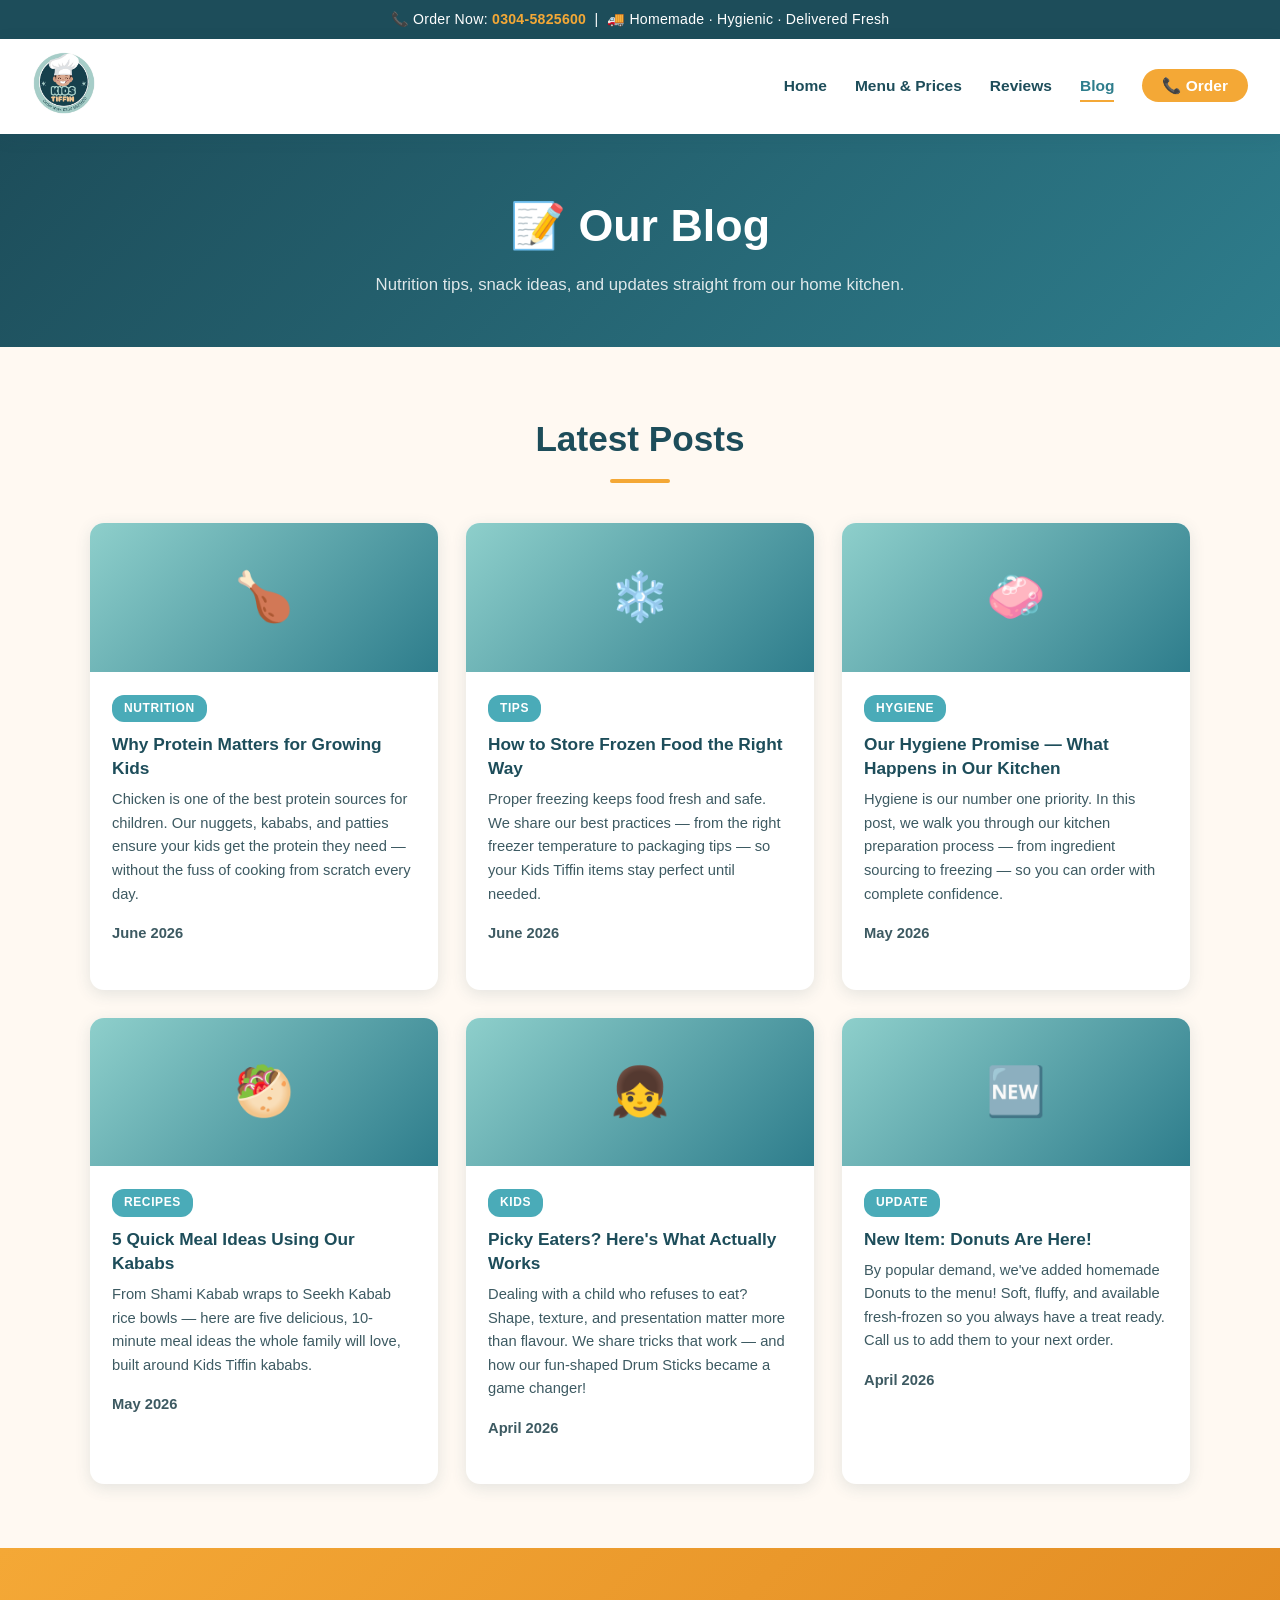
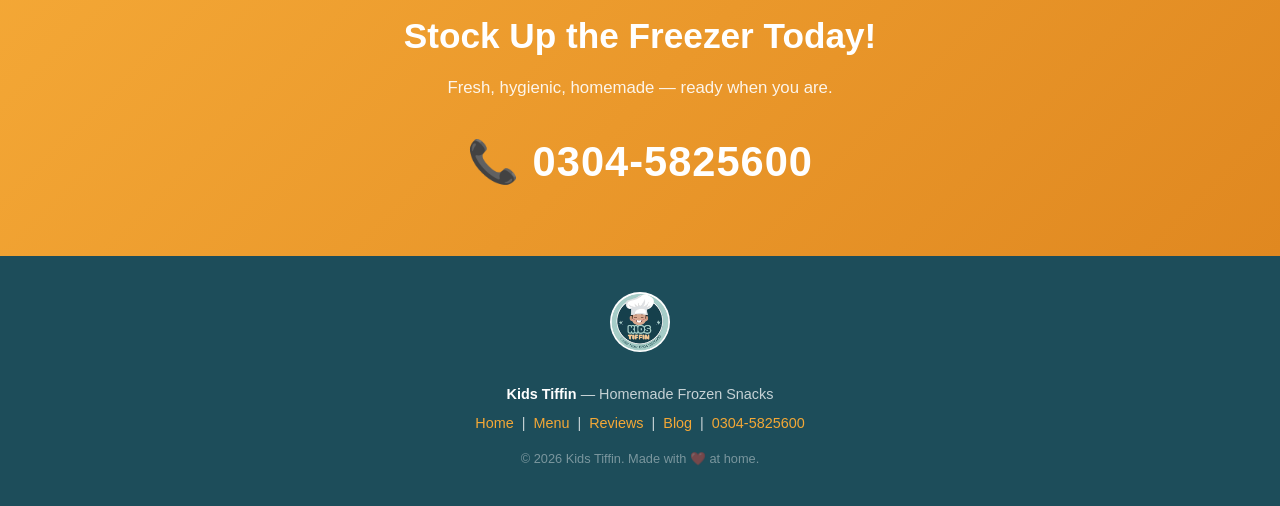
==== blog.html @ 6b3ad5e3 "Launch Kids Tiffin website — homepage, menu, reviews, blog, CSS, GitHub Actions deploy" ====
<!DOCTYPE html>
<html lang="en">
<head>
  <meta charset="UTF-8" />
  <meta name="viewport" content="width=device-width, initial-scale=1.0" />
  <title>Blog — Kids Tiffin</title>
  <meta name="description" content="Kids Tiffin blog — tips on kids nutrition, healthy snacking, recipes, and updates from our home kitchen. Order: 0304-5825600" />
  <link rel="stylesheet" href="style.css" />
  <link rel="icon" href="images/logo.jpeg" type="image/jpeg" />
</head>
<body>

  <div class="top-bar">
    📞 Order Now: <a href="tel:03045825600">0304-5825600</a> &nbsp;|&nbsp; 🚚 Homemade · Hygienic · Delivered Fresh
  </div>

  <nav>
    <a href="index.html" class="nav-logo">
      <img src="images/logo.jpeg" alt="Kids Tiffin Logo" />
    </a>
    <button class="hamburger" onclick="toggleMenu()" aria-label="Menu">
      <span></span><span></span><span></span>
    </button>
    <ul class="nav-links" id="navLinks">
      <li><a href="index.html">Home</a></li>
      <li><a href="products.html">Menu & Prices</a></li>
      <li><a href="reviews.html">Reviews</a></li>
      <li><a href="blog.html" class="active">Blog</a></li>
      <li><a href="tel:03045825600" class="nav-order-btn">📞 Order</a></li>
    </ul>
  </nav>

  <div class="page-hero">
    <h1>📝 Our Blog</h1>
    <p>Nutrition tips, snack ideas, and updates straight from our home kitchen.</p>
  </div>

  <section class="section">
    <div class="section-inner">
      <h2 class="section-title">Latest Posts</h2>
      <div class="divider"></div>
      <div class="blog-grid">

        <div class="blog-card">
          <div class="blog-thumb">🍗</div>
          <div class="blog-body">
            <span class="blog-tag">Nutrition</span>
            <h3>Why Protein Matters for Growing Kids</h3>
            <p>Chicken is one of the best protein sources for children. Our nuggets, kababs, and patties ensure your kids get the protein they need — without the fuss of cooking from scratch every day.</p>
            <p class="blog-date">June 2026</p>
          </div>
        </div>

        <div class="blog-card">
          <div class="blog-thumb">❄️</div>
          <div class="blog-body">
            <span class="blog-tag">Tips</span>
            <h3>How to Store Frozen Food the Right Way</h3>
            <p>Proper freezing keeps food fresh and safe. We share our best practices — from the right freezer temperature to packaging tips — so your Kids Tiffin items stay perfect until needed.</p>
            <p class="blog-date">June 2026</p>
          </div>
        </div>

        <div class="blog-card">
          <div class="blog-thumb">🧼</div>
          <div class="blog-body">
            <span class="blog-tag">Hygiene</span>
            <h3>Our Hygiene Promise — What Happens in Our Kitchen</h3>
            <p>Hygiene is our number one priority. In this post, we walk you through our kitchen preparation process — from ingredient sourcing to freezing — so you can order with complete confidence.</p>
            <p class="blog-date">May 2026</p>
          </div>
        </div>

        <div class="blog-card">
          <div class="blog-thumb">🥙</div>
          <div class="blog-body">
            <span class="blog-tag">Recipes</span>
            <h3>5 Quick Meal Ideas Using Our Kababs</h3>
            <p>From Shami Kabab wraps to Seekh Kabab rice bowls — here are five delicious, 10-minute meal ideas the whole family will love, built around Kids Tiffin kababs.</p>
            <p class="blog-date">May 2026</p>
          </div>
        </div>

        <div class="blog-card">
          <div class="blog-thumb">👧</div>
          <div class="blog-body">
            <span class="blog-tag">Kids</span>
            <h3>Picky Eaters? Here's What Actually Works</h3>
            <p>Dealing with a child who refuses to eat? Shape, texture, and presentation matter more than flavour. We share tricks that work — and how our fun-shaped Drum Sticks became a game changer!</p>
            <p class="blog-date">April 2026</p>
          </div>
        </div>

        <div class="blog-card">
          <div class="blog-thumb">🆕</div>
          <div class="blog-body">
            <span class="blog-tag">Update</span>
            <h3>New Item: Donuts Are Here!</h3>
            <p>By popular demand, we've added homemade Donuts to the menu! Soft, fluffy, and available fresh-frozen so you always have a treat ready. Call us to add them to your next order.</p>
            <p class="blog-date">April 2026</p>
          </div>
        </div>

      </div>
    </div>
  </section>

  <section class="order-cta">
    <h2>Stock Up the Freezer Today!</h2>
    <p>Fresh, hygienic, homemade — ready when you are.</p>
    <div class="phone-big"><a href="tel:03045825600">📞 0304-5825600</a></div>
  </section>

  <footer>
    <img src="images/logo.jpeg" alt="Kids Tiffin" class="footer-logo" />
    <p><strong style="color:#fff;">Kids Tiffin</strong> — Homemade Frozen Snacks</p>
    <p style="margin-top:6px;">
      <a href="index.html">Home</a> &nbsp;|&nbsp;
      <a href="products.html">Menu</a> &nbsp;|&nbsp;
      <a href="reviews.html">Reviews</a> &nbsp;|&nbsp;
      <a href="blog.html">Blog</a> &nbsp;|&nbsp;
      <a href="tel:03045825600">0304-5825600</a>
    </p>
    <p style="margin-top:14px;opacity:0.55;font-size:0.8rem;">© 2026 Kids Tiffin. Made with ❤️ at home.</p>
  </footer>

  <script>
    function toggleMenu() {
      document.getElementById('navLinks').classList.toggle('open');
    }
  </script>
</body>
</html>
---- style.css ----
/* ===========================
   KIDS TIFFIN — Global Styles
   =========================== */

:root {
  --teal-dark: #1D4D5A;
  --teal-mid:  #2E7D8C;
  --teal-light:#4AABB8;
  --mint:      #8ECFCB;
  --cream:     #FFF9F2;
  --orange:    #F4A836;
  --orange-dk: #E08820;
  --text-dark: #1A2E35;
  --text-mid:  #3D5A62;
  --white:     #FFFFFF;
  --shadow:    0 4px 16px rgba(29,77,90,0.12);
  --radius:    14px;
}

* { box-sizing: border-box; margin: 0; padding: 0; }

body {
  font-family: 'Segoe UI', 'Nunito', Arial, sans-serif;
  background: var(--cream);
  color: var(--text-dark);
  line-height: 1.6;
}

/* ---- TOP BAR ---- */
.top-bar {
  background: var(--teal-dark);
  color: var(--white);
  text-align: center;
  padding: 8px 16px;
  font-size: 0.88rem;
  letter-spacing: 0.02em;
}
.top-bar a { color: var(--orange); text-decoration: none; font-weight: 700; }
.top-bar a:hover { text-decoration: underline; }

/* ---- NAVBAR ---- */
nav {
  background: var(--white);
  display: flex;
  align-items: center;
  justify-content: space-between;
  padding: 12px 32px;
  box-shadow: var(--shadow);
  position: sticky;
  top: 0;
  z-index: 100;
}
.nav-logo img {
  height: 64px;
  border-radius: 50%;
}
.nav-links {
  display: flex;
  gap: 28px;
  list-style: none;
}
.nav-links a {
  text-decoration: none;
  color: var(--teal-dark);
  font-weight: 600;
  font-size: 0.97rem;
  padding: 6px 0;
  border-bottom: 2px solid transparent;
  transition: border-color 0.2s, color 0.2s;
}
.nav-links a:hover,
.nav-links a.active {
  color: var(--teal-mid);
  border-bottom-color: var(--orange);
}
.nav-order-btn {
  background: var(--orange);
  color: var(--white) !important;
  border-radius: 24px !important;
  padding: 8px 20px !important;
  border-bottom: none !important;
  transition: background 0.2s !important;
}
.nav-order-btn:hover { background: var(--orange-dk) !important; }

/* ---- HAMBURGER (mobile) ---- */
.hamburger {
  display: none;
  flex-direction: column;
  gap: 5px;
  cursor: pointer;
  background: none;
  border: none;
  padding: 4px;
}
.hamburger span {
  width: 26px; height: 3px;
  background: var(--teal-dark);
  border-radius: 2px;
  transition: all 0.3s;
}

/* ---- HERO ---- */
.hero {
  background: linear-gradient(135deg, var(--teal-dark) 0%, var(--teal-mid) 60%, var(--teal-light) 100%);
  color: var(--white);
  text-align: center;
  padding: 80px 20px 60px;
  position: relative;
  overflow: hidden;
}
.hero::before {
  content: '🍗 🥙 🧆 🍟 🥚';
  position: absolute;
  top: 18px; left: 0; right: 0;
  font-size: 1.6rem;
  opacity: 0.18;
  letter-spacing: 24px;
}
.hero-logo {
  width: 140px;
  height: 140px;
  border-radius: 50%;
  border: 5px solid var(--orange);
  object-fit: cover;
  margin-bottom: 24px;
  box-shadow: 0 8px 32px rgba(0,0,0,0.25);
}
.hero h1 {
  font-size: clamp(2rem, 5vw, 3.2rem);
  font-weight: 800;
  letter-spacing: -0.5px;
  margin-bottom: 12px;
}
.hero h1 span { color: var(--orange); }
.hero p {
  font-size: clamp(1rem, 2.5vw, 1.2rem);
  opacity: 0.9;
  max-width: 560px;
  margin: 0 auto 32px;
}
.hero-btns { display: flex; gap: 14px; justify-content: center; flex-wrap: wrap; }
.btn-primary {
  background: var(--orange);
  color: var(--white);
  padding: 14px 32px;
  border-radius: 32px;
  text-decoration: none;
  font-weight: 700;
  font-size: 1rem;
  box-shadow: 0 4px 16px rgba(244,168,54,0.4);
  transition: background 0.2s, transform 0.15s;
  display: inline-block;
}
.btn-primary:hover { background: var(--orange-dk); transform: translateY(-2px); }
.btn-secondary {
  background: rgba(255,255,255,0.15);
  color: var(--white);
  padding: 14px 32px;
  border-radius: 32px;
  text-decoration: none;
  font-weight: 700;
  font-size: 1rem;
  border: 2px solid rgba(255,255,255,0.5);
  transition: background 0.2s, transform 0.15s;
  display: inline-block;
}
.btn-secondary:hover { background: rgba(255,255,255,0.25); transform: translateY(-2px); }

/* ---- SECTION WRAPPER ---- */
.section { padding: 64px 20px; }
.section-inner { max-width: 1100px; margin: 0 auto; }
.section-title {
  text-align: center;
  font-size: clamp(1.6rem, 3.5vw, 2.2rem);
  font-weight: 800;
  color: var(--teal-dark);
  margin-bottom: 10px;
}
.section-sub {
  text-align: center;
  color: var(--text-mid);
  margin-bottom: 48px;
  font-size: 1rem;
}
.divider {
  width: 60px; height: 4px;
  background: var(--orange);
  border-radius: 4px;
  margin: 12px auto 40px;
}

/* ---- FEATURE CARDS (homepage) ---- */
.features-grid {
  display: grid;
  grid-template-columns: repeat(auto-fit, minmax(220px, 1fr));
  gap: 28px;
}
.feature-card {
  background: var(--white);
  border-radius: var(--radius);
  padding: 32px 24px;
  text-align: center;
  box-shadow: var(--shadow);
  transition: transform 0.2s;
}
.feature-card:hover { transform: translateY(-4px); }
.feature-icon { font-size: 2.8rem; margin-bottom: 14px; }
.feature-card h3 { color: var(--teal-dark); font-size: 1.1rem; margin-bottom: 8px; }
.feature-card p  { color: var(--text-mid); font-size: 0.93rem; }

/* ---- PRODUCT GRID ---- */
.products-grid {
  display: grid;
  grid-template-columns: repeat(auto-fill, minmax(260px, 1fr));
  gap: 28px;
}
.product-card {
  background: var(--white);
  border-radius: var(--radius);
  box-shadow: var(--shadow);
  overflow: hidden;
  transition: transform 0.2s, box-shadow 0.2s;
}
.product-card:hover {
  transform: translateY(-5px);
  box-shadow: 0 8px 28px rgba(29,77,90,0.18);
}
.product-emoji {
  background: linear-gradient(135deg, var(--teal-light), var(--teal-mid));
  font-size: 3.6rem;
  text-align: center;
  padding: 28px 0;
}
.product-info { padding: 20px 20px 24px; }
.product-info h3 {
  font-size: 1.1rem;
  color: var(--teal-dark);
  font-weight: 700;
  margin-bottom: 6px;
}
.product-info .qty {
  font-size: 0.85rem;
  color: var(--text-mid);
  margin-bottom: 12px;
}
.product-price {
  display: flex;
  align-items: center;
  justify-content: space-between;
}
.price-tag {
  background: var(--orange);
  color: var(--white);
  font-weight: 800;
  font-size: 1.1rem;
  padding: 6px 16px;
  border-radius: 20px;
}
.order-link {
  font-size: 0.85rem;
  color: var(--teal-mid);
  text-decoration: none;
  font-weight: 600;
}
.order-link:hover { color: var(--teal-dark); text-decoration: underline; }

/* ---- REVIEW CARDS ---- */
.reviews-grid {
  display: grid;
  grid-template-columns: repeat(auto-fill, minmax(280px, 1fr));
  gap: 24px;
}
.review-card {
  background: var(--white);
  border-radius: var(--radius);
  padding: 28px 24px;
  box-shadow: var(--shadow);
  position: relative;
}
.review-card::before {
  content: '"';
  font-size: 5rem;
  color: var(--mint);
  position: absolute;
  top: 8px; left: 20px;
  line-height: 1;
  font-family: Georgia, serif;
}
.review-text {
  font-size: 0.96rem;
  color: var(--text-mid);
  margin-top: 36px;
  margin-bottom: 18px;
  font-style: italic;
}
.review-stars { color: var(--orange); font-size: 1.1rem; margin-bottom: 10px; }
.review-author { font-weight: 700; color: var(--teal-dark); font-size: 0.95rem; }
.review-city   { font-size: 0.83rem; color: var(--text-mid); }

/* ---- BLOG ---- */
.blog-grid {
  display: grid;
  grid-template-columns: repeat(auto-fill, minmax(300px, 1fr));
  gap: 28px;
}
.blog-card {
  background: var(--white);
  border-radius: var(--radius);
  box-shadow: var(--shadow);
  overflow: hidden;
  transition: transform 0.2s;
}
.blog-card:hover { transform: translateY(-4px); }
.blog-thumb {
  background: linear-gradient(135deg, var(--mint), var(--teal-mid));
  padding: 36px 0;
  text-align: center;
  font-size: 3rem;
}
.blog-body { padding: 22px 22px 28px; }
.blog-tag {
  display: inline-block;
  background: var(--teal-light);
  color: var(--white);
  font-size: 0.75rem;
  font-weight: 700;
  text-transform: uppercase;
  letter-spacing: 0.05em;
  padding: 4px 12px;
  border-radius: 12px;
  margin-bottom: 10px;
}
.blog-body h3 {
  font-size: 1.08rem;
  color: var(--teal-dark);
  font-weight: 700;
  margin-bottom: 8px;
  line-height: 1.4;
}
.blog-body p {
  font-size: 0.92rem;
  color: var(--text-mid);
  margin-bottom: 16px;
}
.blog-date { font-size: 0.8rem; color: var(--mint); font-weight: 600; }

/* ---- ORDER CTA BAND ---- */
.order-cta {
  background: linear-gradient(135deg, var(--orange) 0%, var(--orange-dk) 100%);
  color: var(--white);
  text-align: center;
  padding: 60px 20px;
}
.order-cta h2 { font-size: clamp(1.6rem, 3.5vw, 2.2rem); font-weight: 800; margin-bottom: 10px; }
.order-cta p  { font-size: 1.05rem; opacity: 0.9; margin-bottom: 28px; }
.order-cta .phone-big {
  font-size: clamp(1.8rem, 4vw, 2.6rem);
  font-weight: 900;
  letter-spacing: 1px;
}
.order-cta .phone-big a { color: var(--white); text-decoration: none; }
.order-cta .phone-big a:hover { text-decoration: underline; }

/* ---- FOOTER ---- */
footer {
  background: var(--teal-dark);
  color: rgba(255,255,255,0.75);
  text-align: center;
  padding: 36px 20px;
  font-size: 0.9rem;
}
footer a { color: var(--orange); text-decoration: none; }
footer a:hover { text-decoration: underline; }
footer .footer-logo { height: 60px; border-radius: 50%; margin-bottom: 16px; }
footer p { margin-top: 8px; }

/* ---- PAGE HERO (inner pages) ---- */
.page-hero {
  background: linear-gradient(135deg, var(--teal-dark), var(--teal-mid));
  color: var(--white);
  text-align: center;
  padding: 56px 20px 48px;
}
.page-hero h1 { font-size: clamp(1.8rem, 4vw, 2.8rem); font-weight: 800; }
.page-hero p  { opacity: 0.85; margin-top: 10px; font-size: 1.05rem; }

/* ---- HYGIENE BADGE ---- */
.hygiene-badge {
  display: inline-flex;
  align-items: center;
  gap: 8px;
  background: rgba(255,255,255,0.12);
  border: 1px solid rgba(255,255,255,0.3);
  border-radius: 24px;
  padding: 8px 20px;
  font-size: 0.9rem;
  margin-top: 18px;
}

/* ---- RESPONSIVE ---- */
@media (max-width: 768px) {
  nav { padding: 12px 18px; }
  .hamburger { display: flex; }
  .nav-links {
    display: none;
    flex-direction: column;
    gap: 0;
    position: absolute;
    top: 88px; left: 0; right: 0;
    background: var(--white);
    box-shadow: 0 8px 20px rgba(0,0,0,0.1);
    padding: 12px 0 20px;
    text-align: center;
  }
  .nav-links.open { display: flex; }
  .nav-links li { padding: 10px 0; }
  .hero { padding: 60px 16px 44px; }
  .hero-logo { width: 110px; height: 110px; }
  .section { padding: 48px 16px; }
}
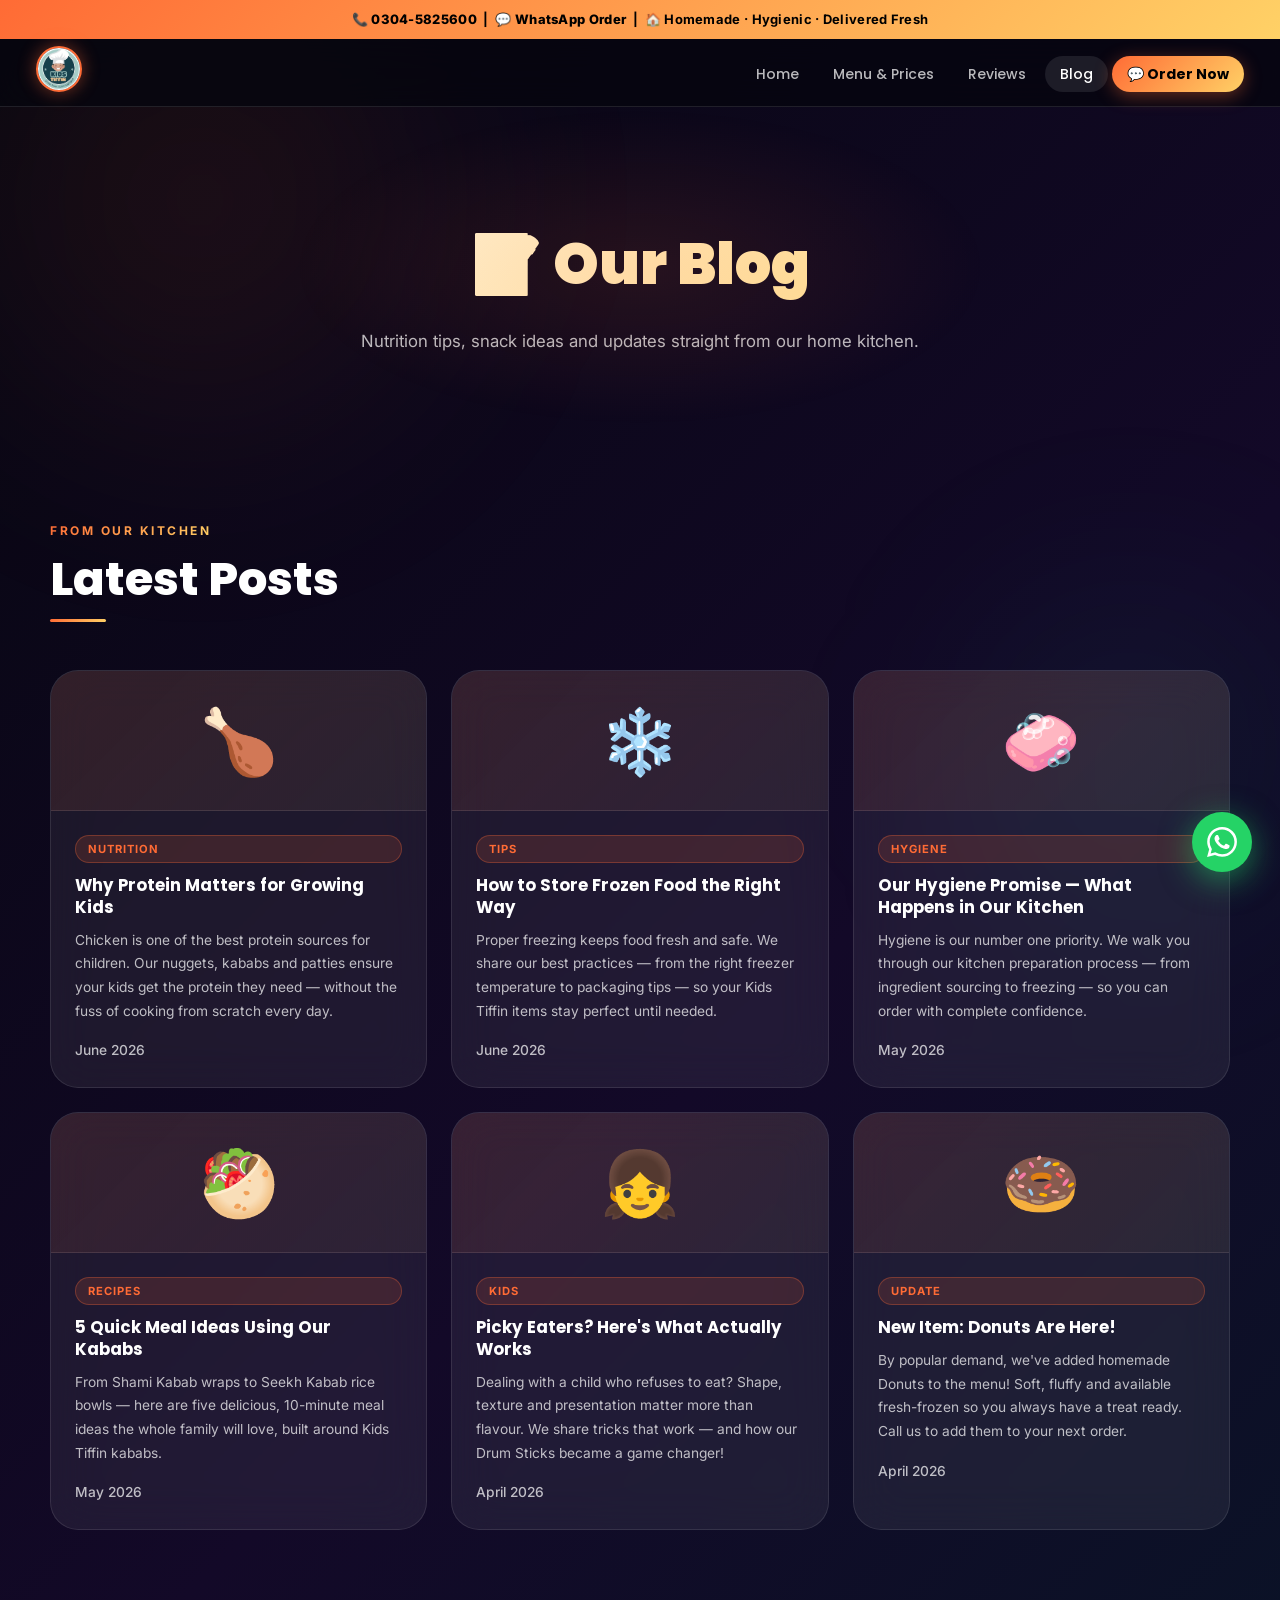
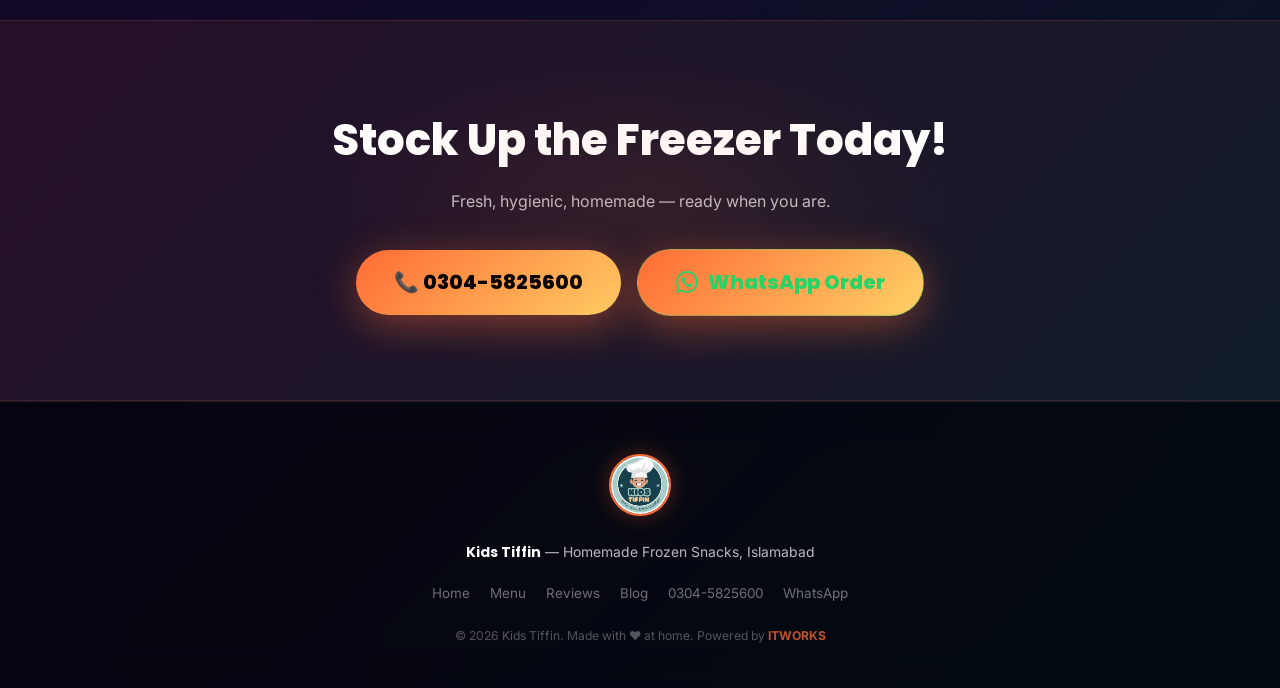
==== commit 7bc4388b: "Glassmorphism redesign + WhatsApp API + Islamabad reviews + ITWORKS footer" ====
--- a/blog.html
+++ b/blog.html
@@ -4,39 +4,36 @@
   <meta charset="UTF-8" />
   <meta name="viewport" content="width=device-width, initial-scale=1.0" />
   <title>Blog — Kids Tiffin</title>
-  <meta name="description" content="Kids Tiffin blog — tips on kids nutrition, healthy snacking, recipes, and updates from our home kitchen. Order: 0304-5825600" />
+  <meta name="description" content="Kids Tiffin blog — tips on kids nutrition, healthy snacking, recipes and updates from our home kitchen. Order: 0304-5825600" />
   <link rel="stylesheet" href="style.css" />
   <link rel="icon" href="images/logo.jpeg" type="image/jpeg" />
 </head>
 <body>
 
   <div class="top-bar">
-    📞 Order Now: <a href="tel:03045825600">0304-5825600</a> &nbsp;|&nbsp; 🚚 Homemade · Hygienic · Delivered Fresh
+    📞 <a href="tel:03045825600">0304-5825600</a> &nbsp;|&nbsp; 💬 <a href="https://wa.me/923045825600" target="_blank">WhatsApp Order</a> &nbsp;|&nbsp; 🏠 Homemade · Hygienic · Delivered Fresh
   </div>
 
   <nav>
-    <a href="index.html" class="nav-logo">
-      <img src="images/logo.jpeg" alt="Kids Tiffin Logo" />
-    </a>
-    <button class="hamburger" onclick="toggleMenu()" aria-label="Menu">
-      <span></span><span></span><span></span>
-    </button>
+    <a href="index.html" class="nav-logo"><img src="images/logo.jpeg" alt="Kids Tiffin Logo" /></a>
+    <button class="hamburger" onclick="toggleMenu()" aria-label="Menu"><span></span><span></span><span></span></button>
     <ul class="nav-links" id="navLinks">
       <li><a href="index.html">Home</a></li>
-      <li><a href="products.html">Menu & Prices</a></li>
+      <li><a href="products.html">Menu &amp; Prices</a></li>
       <li><a href="reviews.html">Reviews</a></li>
       <li><a href="blog.html" class="active">Blog</a></li>
-      <li><a href="tel:03045825600" class="nav-order-btn">📞 Order</a></li>
+      <li><a href="https://wa.me/923045825600" target="_blank" class="nav-order-btn">💬 Order Now</a></li>
     </ul>
   </nav>
 
   <div class="page-hero">
     <h1>📝 Our Blog</h1>
-    <p>Nutrition tips, snack ideas, and updates straight from our home kitchen.</p>
+    <p>Nutrition tips, snack ideas and updates straight from our home kitchen.</p>
   </div>
 
   <section class="section">
     <div class="section-inner">
+      <div class="section-eyebrow">From Our Kitchen</div>
       <h2 class="section-title">Latest Posts</h2>
       <div class="divider"></div>
       <div class="blog-grid">
@@ -46,7 +43,7 @@
           <div class="blog-body">
             <span class="blog-tag">Nutrition</span>
             <h3>Why Protein Matters for Growing Kids</h3>
-            <p>Chicken is one of the best protein sources for children. Our nuggets, kababs, and patties ensure your kids get the protein they need — without the fuss of cooking from scratch every day.</p>
+            <p>Chicken is one of the best protein sources for children. Our nuggets, kababs and patties ensure your kids get the protein they need — without the fuss of cooking from scratch every day.</p>
             <p class="blog-date">June 2026</p>
           </div>
         </div>
@@ -66,7 +63,7 @@
           <div class="blog-body">
             <span class="blog-tag">Hygiene</span>
             <h3>Our Hygiene Promise — What Happens in Our Kitchen</h3>
-            <p>Hygiene is our number one priority. In this post, we walk you through our kitchen preparation process — from ingredient sourcing to freezing — so you can order with complete confidence.</p>
+            <p>Hygiene is our number one priority. We walk you through our kitchen preparation process — from ingredient sourcing to freezing — so you can order with complete confidence.</p>
             <p class="blog-date">May 2026</p>
           </div>
         </div>
@@ -86,17 +83,17 @@
           <div class="blog-body">
             <span class="blog-tag">Kids</span>
             <h3>Picky Eaters? Here's What Actually Works</h3>
-            <p>Dealing with a child who refuses to eat? Shape, texture, and presentation matter more than flavour. We share tricks that work — and how our fun-shaped Drum Sticks became a game changer!</p>
+            <p>Dealing with a child who refuses to eat? Shape, texture and presentation matter more than flavour. We share tricks that work — and how our Drum Sticks became a game changer!</p>
             <p class="blog-date">April 2026</p>
           </div>
         </div>
 
         <div class="blog-card">
-          <div class="blog-thumb">🆕</div>
+          <div class="blog-thumb">🍩</div>
           <div class="blog-body">
             <span class="blog-tag">Update</span>
             <h3>New Item: Donuts Are Here!</h3>
-            <p>By popular demand, we've added homemade Donuts to the menu! Soft, fluffy, and available fresh-frozen so you always have a treat ready. Call us to add them to your next order.</p>
+            <p>By popular demand, we've added homemade Donuts to the menu! Soft, fluffy and available fresh-frozen so you always have a treat ready. Call us to add them to your next order.</p>
             <p class="blog-date">April 2026</p>
           </div>
         </div>
@@ -108,26 +105,29 @@
   <section class="order-cta">
     <h2>Stock Up the Freezer Today!</h2>
     <p>Fresh, hygienic, homemade — ready when you are.</p>
-    <div class="phone-big"><a href="tel:03045825600">📞 0304-5825600</a></div>
+    <div class="phone-big">
+      <a href="tel:03045825600">📞 0304-5825600</a>
+      <a href="https://wa.me/923045825600?text=Hi!%20I%27d%20like%20to%20place%20an%20order%20from%20Kids%20Tiffin" target="_blank" class="wa-cta-btn">
+        <svg viewBox="0 0 24 24" width="22" height="22" fill="currentColor"><path d="M17.472 14.382c-.297-.149-1.758-.867-2.03-.967-.273-.099-.471-.148-.67.15-.197.297-.767.966-.94 1.164-.173.199-.347.223-.644.075-.297-.15-1.255-.463-2.39-1.475-.883-.788-1.48-1.761-1.653-2.059-.173-.297-.018-.458.13-.606.134-.133.298-.347.446-.52.149-.174.198-.298.298-.497.099-.198.05-.371-.025-.52-.075-.149-.669-1.612-.916-2.207-.242-.579-.487-.5-.669-.51-.173-.008-.371-.01-.57-.01-.198 0-.52.074-.792.372-.272.297-1.04 1.016-1.04 2.479 0 1.462 1.065 2.875 1.213 3.074.149.198 2.096 3.2 5.077 4.487.709.306 1.262.489 1.694.625.712.227 1.36.195 1.871.118.571-.085 1.758-.719 2.006-1.413.248-.694.248-1.289.173-1.413-.074-.124-.272-.198-.57-.347m-5.421 7.403h-.004a9.87 9.87 0 01-5.031-1.378l-.361-.214-3.741.982.998-3.648-.235-.374a9.86 9.86 0 01-1.51-5.26c.001-5.45 4.436-9.884 9.888-9.884 2.64 0 5.122 1.03 6.988 2.898a9.825 9.825 0 012.893 6.994c-.003 5.45-4.437 9.884-9.885 9.884m8.413-18.297A11.815 11.815 0 0012.05 0C5.495 0 .16 5.335.157 11.892c0 2.096.547 4.142 1.588 5.945L.057 24l6.305-1.654a11.882 11.882 0 005.683 1.448h.005c6.554 0 11.89-5.335 11.893-11.893a11.821 11.821 0 00-3.48-8.413z"/></svg>
+        WhatsApp Order
+      </a>
+    </div>
   </section>
 
   <footer>
     <img src="images/logo.jpeg" alt="Kids Tiffin" class="footer-logo" />
-    <p><strong style="color:#fff;">Kids Tiffin</strong> — Homemade Frozen Snacks</p>
-    <p style="margin-top:6px;">
-      <a href="index.html">Home</a> &nbsp;|&nbsp;
-      <a href="products.html">Menu</a> &nbsp;|&nbsp;
-      <a href="reviews.html">Reviews</a> &nbsp;|&nbsp;
-      <a href="blog.html">Blog</a> &nbsp;|&nbsp;
-      <a href="tel:03045825600">0304-5825600</a>
-    </p>
-    <p style="margin-top:14px;opacity:0.55;font-size:0.8rem;">© 2026 Kids Tiffin. Made with ❤️ at home.</p>
+    <p><strong style="color:#fff;font-family:'Poppins',sans-serif">Kids Tiffin</strong> — Homemade Frozen Snacks, Islamabad</p>
+    <div class="footer-links">
+      <a href="index.html">Home</a><a href="products.html">Menu</a><a href="reviews.html">Reviews</a><a href="blog.html">Blog</a>
+      <a href="tel:03045825600">0304-5825600</a><a href="https://wa.me/923045825600" target="_blank">WhatsApp</a>
+    </div>
+    <p class="footer-copy">© 2026 Kids Tiffin. Made with ❤️ at home. Powered by <a href="https://www.itworks.it.com" target="_blank" rel="noopener">ITWORKS</a></p>
   </footer>
 
-  <script>
-    function toggleMenu() {
-      document.getElementById('navLinks').classList.toggle('open');
-    }
-  </script>
+  <a href="https://wa.me/923045825600?text=Hi!%20I%27d%20like%20to%20order%20from%20Kids%20Tiffin" class="whatsapp-float" target="_blank" rel="noopener" aria-label="Order on WhatsApp">
+    <svg viewBox="0 0 24 24"><path d="M17.472 14.382c-.297-.149-1.758-.867-2.03-.967-.273-.099-.471-.148-.67.15-.197.297-.767.966-.94 1.164-.173.199-.347.223-.644.075-.297-.15-1.255-.463-2.39-1.475-.883-.788-1.48-1.761-1.653-2.059-.173-.297-.018-.458.13-.606.134-.133.298-.347.446-.52.149-.174.198-.298.298-.497.099-.198.05-.371-.025-.52-.075-.149-.669-1.612-.916-2.207-.242-.579-.487-.5-.669-.51-.173-.008-.371-.01-.57-.01-.198 0-.52.074-.792.372-.272.297-1.04 1.016-1.04 2.479 0 1.462 1.065 2.875 1.213 3.074.149.198 2.096 3.2 5.077 4.487.709.306 1.262.489 1.694.625.712.227 1.36.195 1.871.118.571-.085 1.758-.719 2.006-1.413.248-.694.248-1.289.173-1.413-.074-.124-.272-.198-.57-.347m-5.421 7.403h-.004a9.87 9.87 0 01-5.031-1.378l-.361-.214-3.741.982.998-3.648-.235-.374a9.86 9.86 0 01-1.51-5.26c.001-5.45 4.436-9.884 9.888-9.884 2.64 0 5.122 1.03 6.988 2.898a9.825 9.825 0 012.893 6.994c-.003 5.45-4.437 9.884-9.885 9.884m8.413-18.297A11.815 11.815 0 0012.05 0C5.495 0 .16 5.335.157 11.892c0 2.096.547 4.142 1.588 5.945L.057 24l6.305-1.654a11.882 11.882 0 005.683 1.448h.005c6.554 0 11.89-5.335 11.893-11.893a11.821 11.821 0 00-3.48-8.413z"/></svg>
+  </a>
+
+  <script>function toggleMenu(){document.getElementById('navLinks').classList.toggle('open')}</script>
 </body>
 </html>
--- a/style.css
+++ b/style.css
@@ -1,421 +1,427 @@
-/* ===========================
-   KIDS TIFFIN — Global Styles
-   =========================== */
+/* ============================================================
+   KIDS TIFFIN — Modern Glassmorphism Design 2026
+   Inspired by: Ferrero Rocher · Magnum · Kinder · Lindt
+   ============================================================ */
+@import url('https://fonts.googleapis.com/css2?family=Poppins:wght@300;400;500;600;700;800;900&family=Inter:wght@300;400;500;600&display=swap');
 
 :root {
-  --teal-dark: #1D4D5A;
-  --teal-mid:  #2E7D8C;
-  --teal-light:#4AABB8;
-  --mint:      #8ECFCB;
-  --cream:     #FFF9F2;
-  --orange:    #F4A836;
-  --orange-dk: #E08820;
-  --text-dark: #1A2E35;
-  --text-mid:  #3D5A62;
-  --white:     #FFFFFF;
-  --shadow:    0 4px 16px rgba(29,77,90,0.12);
-  --radius:    14px;
-}
-
-* { box-sizing: border-box; margin: 0; padding: 0; }
-
-body {
-  font-family: 'Segoe UI', 'Nunito', Arial, sans-serif;
-  background: var(--cream);
-  color: var(--text-dark);
-  line-height: 1.6;
-}
-
-/* ---- TOP BAR ---- */
-.top-bar {
-  background: var(--teal-dark);
-  color: var(--white);
-  text-align: center;
-  padding: 8px 16px;
-  font-size: 0.88rem;
-  letter-spacing: 0.02em;
-}
-.top-bar a { color: var(--orange); text-decoration: none; font-weight: 700; }
-.top-bar a:hover { text-decoration: underline; }
-
-/* ---- NAVBAR ---- */
-nav {
-  background: var(--white);
-  display: flex;
-  align-items: center;
-  justify-content: space-between;
-  padding: 12px 32px;
-  box-shadow: var(--shadow);
-  position: sticky;
-  top: 0;
-  z-index: 100;
-}
-.nav-logo img {
-  height: 64px;
-  border-radius: 50%;
-}
-.nav-links {
-  display: flex;
-  gap: 28px;
-  list-style: none;
-}
-.nav-links a {
-  text-decoration: none;
-  color: var(--teal-dark);
-  font-weight: 600;
-  font-size: 0.97rem;
-  padding: 6px 0;
-  border-bottom: 2px solid transparent;
-  transition: border-color 0.2s, color 0.2s;
-}
-.nav-links a:hover,
-.nav-links a.active {
-  color: var(--teal-mid);
-  border-bottom-color: var(--orange);
-}
-.nav-order-btn {
-  background: var(--orange);
-  color: var(--white) !important;
-  border-radius: 24px !important;
-  padding: 8px 20px !important;
-  border-bottom: none !important;
-  transition: background 0.2s !important;
-}
-.nav-order-btn:hover { background: var(--orange-dk) !important; }
-
-/* ---- HAMBURGER (mobile) ---- */
-.hamburger {
-  display: none;
-  flex-direction: column;
-  gap: 5px;
-  cursor: pointer;
-  background: none;
-  border: none;
-  padding: 4px;
-}
-.hamburger span {
-  width: 26px; height: 3px;
-  background: var(--teal-dark);
-  border-radius: 2px;
-  transition: all 0.3s;
-}
-
-/* ---- HERO ---- */
-.hero {
-  background: linear-gradient(135deg, var(--teal-dark) 0%, var(--teal-mid) 60%, var(--teal-light) 100%);
-  color: var(--white);
-  text-align: center;
-  padding: 80px 20px 60px;
-  position: relative;
-  overflow: hidden;
-}
-.hero::before {
-  content: '🍗 🥙 🧆 🍟 🥚';
-  position: absolute;
-  top: 18px; left: 0; right: 0;
-  font-size: 1.6rem;
-  opacity: 0.18;
-  letter-spacing: 24px;
-}
-.hero-logo {
-  width: 140px;
-  height: 140px;
-  border-radius: 50%;
-  border: 5px solid var(--orange);
-  object-fit: cover;
-  margin-bottom: 24px;
-  box-shadow: 0 8px 32px rgba(0,0,0,0.25);
-}
-.hero h1 {
-  font-size: clamp(2rem, 5vw, 3.2rem);
-  font-weight: 800;
-  letter-spacing: -0.5px;
-  margin-bottom: 12px;
-}
-.hero h1 span { color: var(--orange); }
-.hero p {
-  font-size: clamp(1rem, 2.5vw, 1.2rem);
-  opacity: 0.9;
-  max-width: 560px;
-  margin: 0 auto 32px;
-}
-.hero-btns { display: flex; gap: 14px; justify-content: center; flex-wrap: wrap; }
-.btn-primary {
-  background: var(--orange);
-  color: var(--white);
-  padding: 14px 32px;
-  border-radius: 32px;
-  text-decoration: none;
-  font-weight: 700;
-  font-size: 1rem;
-  box-shadow: 0 4px 16px rgba(244,168,54,0.4);
-  transition: background 0.2s, transform 0.15s;
-  display: inline-block;
-}
-.btn-primary:hover { background: var(--orange-dk); transform: translateY(-2px); }
-.btn-secondary {
-  background: rgba(255,255,255,0.15);
-  color: var(--white);
-  padding: 14px 32px;
-  border-radius: 32px;
-  text-decoration: none;
-  font-weight: 700;
-  font-size: 1rem;
-  border: 2px solid rgba(255,255,255,0.5);
-  transition: background 0.2s, transform 0.15s;
-  display: inline-block;
-}
-.btn-secondary:hover { background: rgba(255,255,255,0.25); transform: translateY(-2px); }
-
-/* ---- SECTION WRAPPER ---- */
-.section { padding: 64px 20px; }
-.section-inner { max-width: 1100px; margin: 0 auto; }
-.section-title {
-  text-align: center;
-  font-size: clamp(1.6rem, 3.5vw, 2.2rem);
-  font-weight: 800;
-  color: var(--teal-dark);
-  margin-bottom: 10px;
-}
-.section-sub {
-  text-align: center;
-  color: var(--text-mid);
-  margin-bottom: 48px;
-  font-size: 1rem;
-}
-.divider {
-  width: 60px; height: 4px;
-  background: var(--orange);
-  border-radius: 4px;
-  margin: 12px auto 40px;
-}
-
-/* ---- FEATURE CARDS (homepage) ---- */
-.features-grid {
-  display: grid;
-  grid-template-columns: repeat(auto-fit, minmax(220px, 1fr));
-  gap: 28px;
-}
-.feature-card {
-  background: var(--white);
-  border-radius: var(--radius);
-  padding: 32px 24px;
-  text-align: center;
-  box-shadow: var(--shadow);
-  transition: transform 0.2s;
-}
-.feature-card:hover { transform: translateY(-4px); }
-.feature-icon { font-size: 2.8rem; margin-bottom: 14px; }
-.feature-card h3 { color: var(--teal-dark); font-size: 1.1rem; margin-bottom: 8px; }
-.feature-card p  { color: var(--text-mid); font-size: 0.93rem; }
-
-/* ---- PRODUCT GRID ---- */
-.products-grid {
-  display: grid;
-  grid-template-columns: repeat(auto-fill, minmax(260px, 1fr));
-  gap: 28px;
-}
-.product-card {
-  background: var(--white);
-  border-radius: var(--radius);
-  box-shadow: var(--shadow);
-  overflow: hidden;
-  transition: transform 0.2s, box-shadow 0.2s;
-}
-.product-card:hover {
-  transform: translateY(-5px);
-  box-shadow: 0 8px 28px rgba(29,77,90,0.18);
-}
-.product-emoji {
-  background: linear-gradient(135deg, var(--teal-light), var(--teal-mid));
-  font-size: 3.6rem;
-  text-align: center;
-  padding: 28px 0;
-}
-.product-info { padding: 20px 20px 24px; }
-.product-info h3 {
-  font-size: 1.1rem;
-  color: var(--teal-dark);
-  font-weight: 700;
-  margin-bottom: 6px;
-}
-.product-info .qty {
-  font-size: 0.85rem;
-  color: var(--text-mid);
-  margin-bottom: 12px;
-}
-.product-price {
-  display: flex;
-  align-items: center;
-  justify-content: space-between;
-}
-.price-tag {
-  background: var(--orange);
-  color: var(--white);
-  font-weight: 800;
-  font-size: 1.1rem;
-  padding: 6px 16px;
-  border-radius: 20px;
-}
-.order-link {
-  font-size: 0.85rem;
-  color: var(--teal-mid);
-  text-decoration: none;
-  font-weight: 600;
-}
-.order-link:hover { color: var(--teal-dark); text-decoration: underline; }
-
-/* ---- REVIEW CARDS ---- */
-.reviews-grid {
-  display: grid;
-  grid-template-columns: repeat(auto-fill, minmax(280px, 1fr));
-  gap: 24px;
-}
-.review-card {
-  background: var(--white);
-  border-radius: var(--radius);
-  padding: 28px 24px;
-  box-shadow: var(--shadow);
-  position: relative;
-}
-.review-card::before {
-  content: '"';
-  font-size: 5rem;
-  color: var(--mint);
-  position: absolute;
-  top: 8px; left: 20px;
-  line-height: 1;
-  font-family: Georgia, serif;
-}
-.review-text {
-  font-size: 0.96rem;
-  color: var(--text-mid);
-  margin-top: 36px;
-  margin-bottom: 18px;
-  font-style: italic;
-}
-.review-stars { color: var(--orange); font-size: 1.1rem; margin-bottom: 10px; }
-.review-author { font-weight: 700; color: var(--teal-dark); font-size: 0.95rem; }
-.review-city   { font-size: 0.83rem; color: var(--text-mid); }
-
-/* ---- BLOG ---- */
-.blog-grid {
-  display: grid;
-  grid-template-columns: repeat(auto-fill, minmax(300px, 1fr));
-  gap: 28px;
-}
-.blog-card {
-  background: var(--white);
-  border-radius: var(--radius);
-  box-shadow: var(--shadow);
-  overflow: hidden;
-  transition: transform 0.2s;
-}
-.blog-card:hover { transform: translateY(-4px); }
-.blog-thumb {
-  background: linear-gradient(135deg, var(--mint), var(--teal-mid));
-  padding: 36px 0;
-  text-align: center;
-  font-size: 3rem;
-}
-.blog-body { padding: 22px 22px 28px; }
-.blog-tag {
-  display: inline-block;
-  background: var(--teal-light);
-  color: var(--white);
-  font-size: 0.75rem;
-  font-weight: 700;
-  text-transform: uppercase;
-  letter-spacing: 0.05em;
-  padding: 4px 12px;
-  border-radius: 12px;
-  margin-bottom: 10px;
-}
-.blog-body h3 {
-  font-size: 1.08rem;
-  color: var(--teal-dark);
-  font-weight: 700;
-  margin-bottom: 8px;
-  line-height: 1.4;
-}
-.blog-body p {
-  font-size: 0.92rem;
-  color: var(--text-mid);
-  margin-bottom: 16px;
-}
-.blog-date { font-size: 0.8rem; color: var(--mint); font-weight: 600; }
-
-/* ---- ORDER CTA BAND ---- */
-.order-cta {
-  background: linear-gradient(135deg, var(--orange) 0%, var(--orange-dk) 100%);
-  color: var(--white);
-  text-align: center;
-  padding: 60px 20px;
-}
-.order-cta h2 { font-size: clamp(1.6rem, 3.5vw, 2.2rem); font-weight: 800; margin-bottom: 10px; }
-.order-cta p  { font-size: 1.05rem; opacity: 0.9; margin-bottom: 28px; }
-.order-cta .phone-big {
-  font-size: clamp(1.8rem, 4vw, 2.6rem);
-  font-weight: 900;
-  letter-spacing: 1px;
-}
-.order-cta .phone-big a { color: var(--white); text-decoration: none; }
-.order-cta .phone-big a:hover { text-decoration: underline; }
-
-/* ---- FOOTER ---- */
-footer {
-  background: var(--teal-dark);
-  color: rgba(255,255,255,0.75);
-  text-align: center;
-  padding: 36px 20px;
-  font-size: 0.9rem;
-}
-footer a { color: var(--orange); text-decoration: none; }
-footer a:hover { text-decoration: underline; }
-footer .footer-logo { height: 60px; border-radius: 50%; margin-bottom: 16px; }
-footer p { margin-top: 8px; }
-
-/* ---- PAGE HERO (inner pages) ---- */
-.page-hero {
-  background: linear-gradient(135deg, var(--teal-dark), var(--teal-mid));
-  color: var(--white);
-  text-align: center;
-  padding: 56px 20px 48px;
-}
-.page-hero h1 { font-size: clamp(1.8rem, 4vw, 2.8rem); font-weight: 800; }
-.page-hero p  { opacity: 0.85; margin-top: 10px; font-size: 1.05rem; }
-
-/* ---- HYGIENE BADGE ---- */
-.hygiene-badge {
-  display: inline-flex;
-  align-items: center;
-  gap: 8px;
-  background: rgba(255,255,255,0.12);
-  border: 1px solid rgba(255,255,255,0.3);
-  border-radius: 24px;
-  padding: 8px 20px;
-  font-size: 0.9rem;
-  margin-top: 18px;
-}
-
-/* ---- RESPONSIVE ---- */
-@media (max-width: 768px) {
-  nav { padding: 12px 18px; }
-  .hamburger { display: flex; }
-  .nav-links {
-    display: none;
-    flex-direction: column;
-    gap: 0;
-    position: absolute;
-    top: 88px; left: 0; right: 0;
-    background: var(--white);
-    box-shadow: 0 8px 20px rgba(0,0,0,0.1);
-    padding: 12px 0 20px;
-    text-align: center;
+  --dark:        #06060f;
+  --grad-bg:     linear-gradient(135deg,#06060f 0%,#130928 50%,#061726 100%);
+  --grad-accent: linear-gradient(135deg,#FF6B35 0%,#FFD166 100%);
+  --orange:      #FF6B35;
+  --orange-lt:   #FF9A5C;
+  --gold:        #FFD166;
+  --teal:        #06D6A0;
+  --wa:          #25D366;
+  --g-bg:        rgba(255,255,255,0.065);
+  --g-bg-h:      rgba(255,255,255,0.11);
+  --g-border:    rgba(255,255,255,0.10);
+  --g-border-h:  rgba(255,107,53,0.45);
+  --g-blur:      blur(22px);
+  --t1:          #FFFFFF;
+  --t2:          rgba(255,255,255,0.72);
+  --t3:          rgba(255,255,255,0.42);
+  --r-xl:        50px;
+  --r-lg:        28px;
+  --nav-h:       68px;
+}
+
+*,*::before,*::after{margin:0;padding:0;box-sizing:border-box}
+html{scroll-behavior:smooth}
+body{
+  font-family:'Inter',sans-serif;
+  background:var(--grad-bg);
+  color:var(--t1);
+  min-height:100vh;
+  overflow-x:hidden;
+  line-height:1.65;
+}
+
+/* Ambient glow orbs */
+body::before,body::after{
+  content:'';position:fixed;border-radius:50%;
+  filter:blur(90px);pointer-events:none;z-index:0;
+}
+body::before{
+  width:700px;height:700px;
+  background:radial-gradient(circle,rgba(255,107,53,.10) 0%,transparent 70%);
+  top:-150px;left:-150px;
+  animation:orb1 22s ease-in-out infinite alternate;
+}
+body::after{
+  width:500px;height:500px;
+  background:radial-gradient(circle,rgba(6,214,160,.08) 0%,transparent 70%);
+  bottom:-100px;right:-100px;
+  animation:orb2 28s ease-in-out infinite alternate;
+}
+@keyframes orb1{0%{transform:translate(0,0) scale(1)}100%{transform:translate(120px,90px) scale(1.35)}}
+@keyframes orb2{0%{transform:translate(0,0) scale(1)}100%{transform:translate(-90px,-70px) scale(1.2)}}
+
+/* TOP BAR */
+.top-bar{
+  position:relative;z-index:100;
+  background:var(--grad-accent);
+  color:#000;text-align:center;
+  padding:9px 20px;font-size:.81rem;font-weight:700;letter-spacing:.3px;
+}
+.top-bar a{color:#000;text-decoration:none;font-weight:800}
+
+/* NAV */
+nav{
+  position:sticky;top:0;z-index:1000;
+  display:flex;align-items:center;justify-content:space-between;
+  padding:0 36px;height:var(--nav-h);
+  background:rgba(6,6,15,.78);
+  backdrop-filter:var(--g-blur);-webkit-backdrop-filter:var(--g-blur);
+  border-bottom:1px solid var(--g-border);
+}
+.nav-logo img{
+  height:46px;width:46px;border-radius:50%;object-fit:cover;
+  border:2px solid var(--orange);
+  box-shadow:0 0 18px rgba(255,107,53,.45);
+  transition:transform .3s,box-shadow .3s;
+}
+.nav-logo img:hover{transform:scale(1.1);box-shadow:0 0 30px rgba(255,107,53,.7)}
+.nav-links{display:flex;align-items:center;list-style:none;gap:4px}
+.nav-links li a{
+  color:var(--t2);text-decoration:none;
+  font-size:.875rem;font-weight:500;
+  padding:8px 15px;border-radius:var(--r-xl);
+  font-family:'Poppins',sans-serif;transition:all .22s;
+}
+.nav-links li a:hover,.nav-links li a.active{color:#fff;background:rgba(255,255,255,.09)}
+.nav-order-btn{
+  background:var(--grad-accent)!important;color:#000!important;
+  font-weight:700!important;box-shadow:0 4px 18px rgba(255,107,53,.38)!important;
+}
+.nav-order-btn:hover{transform:translateY(-2px)!important;box-shadow:0 8px 28px rgba(255,107,53,.55)!important}
+.hamburger{
+  display:none;flex-direction:column;justify-content:space-between;
+  width:24px;height:18px;background:none;border:none;cursor:pointer;
+}
+.hamburger span{display:block;height:2px;background:#fff;border-radius:2px;transition:all .3s}
+
+/* HERO */
+.hero{
+  position:relative;z-index:1;
+  min-height:100vh;
+  display:flex;flex-direction:column;
+  align-items:center;justify-content:center;
+  text-align:center;padding:130px 24px 90px;overflow:hidden;
+}
+.hero::before{
+  content:'';position:absolute;inset:0;
+  background:url('https://images.unsplash.com/photo-1504674900247-0877df9cc836?w=1920&q=55') center/cover no-repeat;
+  opacity:.07;z-index:-1;
+}
+.hero-badge{
+  display:inline-flex;align-items:center;gap:8px;
+  background:var(--g-bg);border:1px solid var(--g-border);
+  backdrop-filter:blur(12px);
+  padding:8px 22px;border-radius:var(--r-xl);
+  font-size:.78rem;font-weight:700;color:var(--gold);
+  margin-bottom:30px;letter-spacing:.7px;text-transform:uppercase;
+}
+.hero-logo{
+  width:128px;height:128px;border-radius:50%;object-fit:cover;
+  border:3px solid rgba(255,107,53,.55);
+  box-shadow:0 0 60px rgba(255,107,53,.35),0 0 120px rgba(255,209,102,.18);
+  margin-bottom:34px;
+  animation:logoGlow 3.5s ease-in-out infinite alternate;
+}
+@keyframes logoGlow{
+  0%{box-shadow:0 0 40px rgba(255,107,53,.3),0 0 80px rgba(255,209,102,.12)}
+  100%{box-shadow:0 0 90px rgba(255,107,53,.55),0 0 180px rgba(255,209,102,.28)}
+}
+.hero h1{
+  font-family:'Poppins',sans-serif;
+  font-size:clamp(2.8rem,7vw,5.8rem);font-weight:900;line-height:1.04;
+  margin-bottom:22px;
+  background:linear-gradient(135deg,#fff 0%,#FFD166 55%,#FF6B35 100%);
+  -webkit-background-clip:text;-webkit-text-fill-color:transparent;background-clip:text;
+}
+.hero-sub{
+  font-size:clamp(1rem,2vw,1.25rem);color:var(--t2);
+  max-width:580px;margin:0 auto 44px;font-weight:300;
+}
+.hero-ctas{display:flex;gap:14px;justify-content:center;flex-wrap:wrap;margin-bottom:64px}
+.hero-stats{display:flex;gap:44px;justify-content:center;flex-wrap:wrap}
+.stat-num{
+  font-family:'Poppins',sans-serif;font-size:2rem;font-weight:800;
+  background:var(--grad-accent);
+  -webkit-background-clip:text;-webkit-text-fill-color:transparent;background-clip:text;
+}
+.stat-label{font-size:.75rem;color:var(--t3);font-weight:600;text-transform:uppercase;letter-spacing:.5px}
+
+/* BUTTONS */
+.btn-primary{
+  display:inline-flex;align-items:center;gap:9px;
+  background:var(--grad-accent);color:#000;text-decoration:none;
+  font-weight:700;font-family:'Poppins',sans-serif;font-size:.93rem;
+  padding:14px 30px;border-radius:var(--r-xl);
+  box-shadow:0 8px 32px rgba(255,107,53,.4);
+  transition:transform .2s,box-shadow .2s;border:none;cursor:pointer;
+}
+.btn-primary:hover{transform:translateY(-3px);box-shadow:0 16px 44px rgba(255,107,53,.55)}
+.btn-wa{
+  display:inline-flex;align-items:center;gap:9px;
+  background:rgba(37,211,102,.13);border:1px solid rgba(37,211,102,.4);
+  color:var(--wa);text-decoration:none;
+  font-weight:700;font-family:'Poppins',sans-serif;font-size:.93rem;
+  padding:14px 30px;border-radius:var(--r-xl);
+  backdrop-filter:blur(8px);transition:all .22s;
+}
+.btn-wa:hover{background:rgba(37,211,102,.24);transform:translateY(-3px);box-shadow:0 12px 32px rgba(37,211,102,.28)}
+.btn-ghost{
+  display:inline-flex;align-items:center;gap:9px;
+  background:var(--g-bg);border:1px solid var(--g-border);
+  color:#fff;text-decoration:none;
+  font-weight:600;font-family:'Poppins',sans-serif;font-size:.93rem;
+  padding:14px 30px;border-radius:var(--r-xl);
+  backdrop-filter:blur(8px);transition:all .22s;
+}
+.btn-ghost:hover{background:var(--g-bg-h);border-color:var(--orange);transform:translateY(-2px)}
+
+/* SECTIONS */
+.section{position:relative;z-index:1;padding:90px 24px}
+.section-inner{max-width:1180px;margin:0 auto}
+.section-eyebrow{
+  display:inline-block;font-size:.75rem;font-weight:700;
+  letter-spacing:2.5px;text-transform:uppercase;
+  background:var(--grad-accent);
+  -webkit-background-clip:text;-webkit-text-fill-color:transparent;background-clip:text;
+  margin-bottom:12px;
+}
+.section-title{
+  font-family:'Poppins',sans-serif;
+  font-size:clamp(1.8rem,4vw,2.9rem);font-weight:800;line-height:1.12;margin-bottom:14px;
+}
+.section-sub{font-size:.97rem;color:var(--t2);max-width:540px;margin-bottom:50px}
+.divider{width:56px;height:3px;background:var(--grad-accent);border-radius:3px;margin:14px 0 48px}
+
+/* PAGE HERO */
+.page-hero{
+  position:relative;z-index:1;
+  text-align:center;padding:110px 24px 70px;overflow:hidden;
+}
+.page-hero::before{
+  content:'';position:absolute;top:50%;left:50%;
+  transform:translate(-50%,-50%);width:700px;height:320px;
+  background:radial-gradient(ellipse,rgba(255,107,53,.11) 0%,transparent 70%);
+  pointer-events:none;
+}
+.page-hero h1{
+  font-family:'Poppins',sans-serif;
+  font-size:clamp(2rem,5vw,3.6rem);font-weight:900;margin-bottom:16px;
+  background:linear-gradient(135deg,#fff 0%,#FFD166 100%);
+  -webkit-background-clip:text;-webkit-text-fill-color:transparent;background-clip:text;
+}
+.page-hero p{font-size:1.05rem;color:var(--t2);max-width:560px;margin:0 auto}
+.hygiene-badge{
+  display:inline-block;margin-top:22px;
+  background:rgba(6,214,160,.12);border:1px solid rgba(6,214,160,.3);
+  color:var(--teal);padding:8px 22px;border-radius:var(--r-xl);
+  font-size:.83rem;font-weight:700;
+}
+
+/* FEATURE CARDS */
+.features-grid{display:grid;grid-template-columns:repeat(auto-fit,minmax(240px,1fr));gap:20px;margin-top:40px}
+.feature-card{
+  background:var(--g-bg);border:1px solid var(--g-border);
+  backdrop-filter:var(--g-blur);-webkit-backdrop-filter:var(--g-blur);
+  border-radius:var(--r-lg);padding:32px 28px;
+  transition:all .3s ease;position:relative;overflow:hidden;
+}
+.feature-card::before{
+  content:'';position:absolute;top:0;left:0;right:0;height:1px;
+  background:linear-gradient(90deg,transparent,rgba(255,255,255,.18),transparent);
+}
+.feature-card:hover{
+  background:var(--g-bg-h);border-color:var(--g-border-h);
+  transform:translateY(-7px);box-shadow:0 28px 54px rgba(255,107,53,.16);
+}
+.feature-icon{font-size:2.6rem;margin-bottom:18px;display:block}
+.feature-card h3{font-family:'Poppins',sans-serif;font-size:1.08rem;font-weight:700;margin-bottom:10px}
+.feature-card p{font-size:.87rem;color:var(--t2);line-height:1.7}
+
+/* PRODUCT CARDS */
+.products-grid{display:grid;grid-template-columns:repeat(auto-fill,minmax(300px,1fr));gap:24px}
+.product-card{
+  background:var(--g-bg);border:1px solid var(--g-border);
+  backdrop-filter:var(--g-blur);-webkit-backdrop-filter:var(--g-blur);
+  border-radius:var(--r-lg);overflow:hidden;
+  transition:all .32s ease;position:relative;
+}
+.product-card::before{
+  content:'';position:absolute;top:0;left:0;right:0;height:1px;
+  background:linear-gradient(90deg,transparent,rgba(255,255,255,.14),transparent);
+  z-index:1;
+}
+.product-card:hover{
+  border-color:rgba(255,107,53,.42);
+  transform:translateY(-9px);box-shadow:0 32px 64px rgba(255,107,53,.2);
+}
+.product-img-wrap{overflow:hidden;position:relative;height:210px}
+.product-img{width:100%;height:100%;object-fit:cover;display:block;transition:transform .55s ease}
+.product-card:hover .product-img{transform:scale(1.08)}
+.product-img-wrap::after{
+  content:'';position:absolute;bottom:0;left:0;right:0;height:90px;
+  background:linear-gradient(to bottom,transparent,rgba(6,6,15,.85));
+}
+.product-info{padding:20px 24px 26px}
+.product-info h3{font-family:'Poppins',sans-serif;font-size:1.08rem;font-weight:700;margin-bottom:7px}
+.qty{font-size:.81rem;color:var(--t3);margin-bottom:16px;line-height:1.55}
+.product-price{display:flex;align-items:center;justify-content:space-between}
+.price-tag{
+  font-family:'Poppins',sans-serif;font-size:1.35rem;font-weight:800;
+  background:var(--grad-accent);
+  -webkit-background-clip:text;-webkit-text-fill-color:transparent;background-clip:text;
+}
+.order-link{
+  display:inline-flex;align-items:center;gap:6px;
+  background:var(--grad-accent);color:#000;text-decoration:none;
+  font-weight:700;font-size:.8rem;padding:8px 18px;border-radius:var(--r-xl);
+  font-family:'Poppins',sans-serif;transition:all .22s;
+}
+.order-link:hover{transform:translateY(-2px);box-shadow:0 8px 22px rgba(255,107,53,.42)}
+
+/* REVIEWS */
+.reviews-grid{display:grid;grid-template-columns:repeat(auto-fill,minmax(300px,1fr));gap:24px}
+.review-card{
+  background:var(--g-bg);border:1px solid var(--g-border);
+  backdrop-filter:var(--g-blur);-webkit-backdrop-filter:var(--g-blur);
+  border-radius:var(--r-lg);padding:30px;
+  transition:all .3s ease;position:relative;overflow:hidden;
+}
+.review-card::before{
+  content:'"';position:absolute;top:14px;right:22px;
+  font-size:5.5rem;font-family:Georgia,serif;
+  color:rgba(255,107,53,.1);line-height:1;pointer-events:none;
+}
+.review-card:hover{border-color:rgba(255,209,102,.3);transform:translateY(-6px);box-shadow:0 22px 44px rgba(0,0,0,.32)}
+.review-stars{color:var(--gold);font-size:1.1rem;margin-bottom:16px;letter-spacing:2px}
+.review-text{font-size:.89rem;color:var(--t2);line-height:1.78;margin-bottom:20px;font-style:italic}
+.review-author{font-family:'Poppins',sans-serif;font-weight:700;font-size:.95rem}
+.review-city{font-size:.76rem;color:var(--orange);font-weight:600;margin-top:3px}
+
+/* BLOG */
+.blog-grid{display:grid;grid-template-columns:repeat(auto-fill,minmax(320px,1fr));gap:24px}
+.blog-card{
+  background:var(--g-bg);border:1px solid var(--g-border);
+  backdrop-filter:var(--g-blur);-webkit-backdrop-filter:var(--g-blur);
+  border-radius:var(--r-lg);overflow:hidden;
+  transition:all .3s ease;display:flex;flex-direction:column;
+}
+.blog-card:hover{border-color:rgba(255,107,53,.32);transform:translateY(-7px);box-shadow:0 26px 52px rgba(0,0,0,.32)}
+.blog-thumb{
+  height:140px;display:flex;align-items:center;justify-content:center;font-size:4rem;
+  background:linear-gradient(135deg,rgba(255,107,53,.1),rgba(255,209,102,.05));
+  border-bottom:1px solid var(--g-border);
+}
+.blog-body{padding:24px;flex:1;display:flex;flex-direction:column}
+.blog-tag{
+  display:inline-block;
+  background:rgba(255,107,53,.14);border:1px solid rgba(255,107,53,.3);
+  color:var(--orange);font-size:.7rem;font-weight:700;
+  letter-spacing:1px;text-transform:uppercase;
+  padding:4px 12px;border-radius:var(--r-xl);margin-bottom:12px;
+}
+.blog-body h3{font-family:'Poppins',sans-serif;font-size:1.04rem;font-weight:700;margin-bottom:10px;line-height:1.3}
+.blog-body p{font-size:.86rem;color:var(--t2);line-height:1.72;flex:1}
+.blog-date{font-size:.73rem;color:var(--t3);margin-top:16px!important;font-weight:500}
+
+/* ORDER CTA */
+.order-cta{
+  position:relative;z-index:1;text-align:center;padding:84px 24px;
+  background:linear-gradient(135deg,rgba(255,107,53,.08),rgba(255,209,102,.04));
+  border-top:1px solid rgba(255,107,53,.15);border-bottom:1px solid rgba(255,107,53,.15);
+  overflow:hidden;
+}
+.order-cta::before{
+  content:'';position:absolute;top:50%;left:50%;
+  transform:translate(-50%,-50%);width:700px;height:350px;
+  background:radial-gradient(ellipse,rgba(255,107,53,.1) 0%,transparent 70%);
+  pointer-events:none;
+}
+.order-cta h2{font-family:'Poppins',sans-serif;font-size:clamp(1.8rem,4vw,2.7rem);font-weight:800;margin-bottom:12px}
+.order-cta p{color:var(--t2);font-size:1rem;margin-bottom:34px}
+.phone-big{display:flex;align-items:center;justify-content:center;gap:16px;flex-wrap:wrap}
+.phone-big a{
+  display:inline-flex;align-items:center;gap:10px;
+  background:var(--grad-accent);color:#000;text-decoration:none;
+  font-family:'Poppins',sans-serif;font-size:1.25rem;font-weight:800;
+  padding:16px 38px;border-radius:var(--r-xl);
+  box-shadow:0 10px 40px rgba(255,107,53,.42);transition:all .22s;
+}
+.phone-big a:hover{transform:translateY(-3px);box-shadow:0 18px 52px rgba(255,107,53,.6)}
+.wa-cta-btn{
+  display:inline-flex;align-items:center;gap:10px;
+  background:rgba(37,211,102,.12);border:1px solid rgba(37,211,102,.36);
+  color:var(--wa)!important;text-decoration:none;
+  font-family:'Poppins',sans-serif;font-size:1.1rem;font-weight:700;
+  padding:16px 34px;border-radius:var(--r-xl);
+  backdrop-filter:blur(8px);transition:all .22s;
+}
+.wa-cta-btn:hover{background:rgba(37,211,102,.22);transform:translateY(-3px);box-shadow:0 14px 40px rgba(37,211,102,.24)}
+
+/* WHATSAPP FLOAT */
+.whatsapp-float{
+  position:fixed;bottom:28px;right:28px;z-index:9999;
+  width:60px;height:60px;background:var(--wa);
+  border-radius:50%;display:flex;align-items:center;justify-content:center;
+  box-shadow:0 8px 32px rgba(37,211,102,.55);
+  transition:all .3s ease;text-decoration:none;
+  animation:waPulse 2.8s ease infinite;
+}
+.whatsapp-float:hover{transform:scale(1.14);box-shadow:0 14px 44px rgba(37,211,102,.75)}
+.whatsapp-float svg{width:30px;height:30px;fill:#fff}
+@keyframes waPulse{
+  0%,100%{box-shadow:0 8px 32px rgba(37,211,102,.55)}
+  50%{box-shadow:0 8px 32px rgba(37,211,102,.55),0 0 0 12px rgba(37,211,102,.1)}
+}
+
+/* FOOTER */
+footer{
+  position:relative;z-index:1;
+  background:rgba(0,0,0,.55);border-top:1px solid var(--g-border);
+  backdrop-filter:var(--g-blur);
+  text-align:center;padding:52px 24px 34px;
+}
+.footer-logo{
+  width:62px;height:62px;border-radius:50%;object-fit:cover;
+  border:2px solid var(--orange);margin-bottom:18px;
+  box-shadow:0 0 22px rgba(255,107,53,.32);
+}
+footer p{color:var(--t2);font-size:.87rem;margin-bottom:8px}
+footer a{color:var(--t3);text-decoration:none;transition:color .2s}
+footer a:hover{color:var(--orange)}
+.footer-links{display:flex;gap:20px;justify-content:center;flex-wrap:wrap;margin:18px 0}
+.footer-links a{color:var(--t3);text-decoration:none;font-size:.84rem;transition:color .2s}
+.footer-links a:hover{color:var(--orange)}
+.footer-copy{margin-top:22px;font-size:.76rem;color:var(--t3);opacity:.75}
+.footer-copy a{color:var(--orange);font-weight:700;text-decoration:none}
+.footer-copy a:hover{color:var(--gold)}
+
+/* RESPONSIVE */
+@media(max-width:768px){
+  nav{padding:0 20px}
+  .hamburger{display:flex}
+  .nav-links{
+    display:none;position:fixed;top:var(--nav-h);left:0;right:0;
+    background:rgba(6,6,15,.97);backdrop-filter:var(--g-blur);
+    flex-direction:column;padding:20px;gap:4px;
+    border-bottom:1px solid var(--g-border);align-items:stretch;
   }
-  .nav-links.open { display: flex; }
-  .nav-links li { padding: 10px 0; }
-  .hero { padding: 60px 16px 44px; }
-  .hero-logo { width: 110px; height: 110px; }
-  .section { padding: 48px 16px; }
-}
+  .nav-links.open{display:flex}
+  .nav-links li a{text-align:center;padding:13px}
+  .hero{padding:90px 20px 70px}
+  .hero h1{font-size:2.6rem}
+  .hero-stats{gap:24px}
+  .hero-ctas{flex-direction:column;align-items:center}
+  .features-grid,.products-grid,.reviews-grid,.blog-grid{grid-template-columns:1fr}
+  .phone-big{flex-direction:column;align-items:stretch}
+  .phone-big a,.wa-cta-btn{justify-content:center;text-align:center;font-size:1rem}
+  .whatsapp-float{bottom:20px;right:20px;width:54px;height:54px}
+  .section{padding:60px 20px}
+  .page-hero{padding:90px 20px 55px}
+}
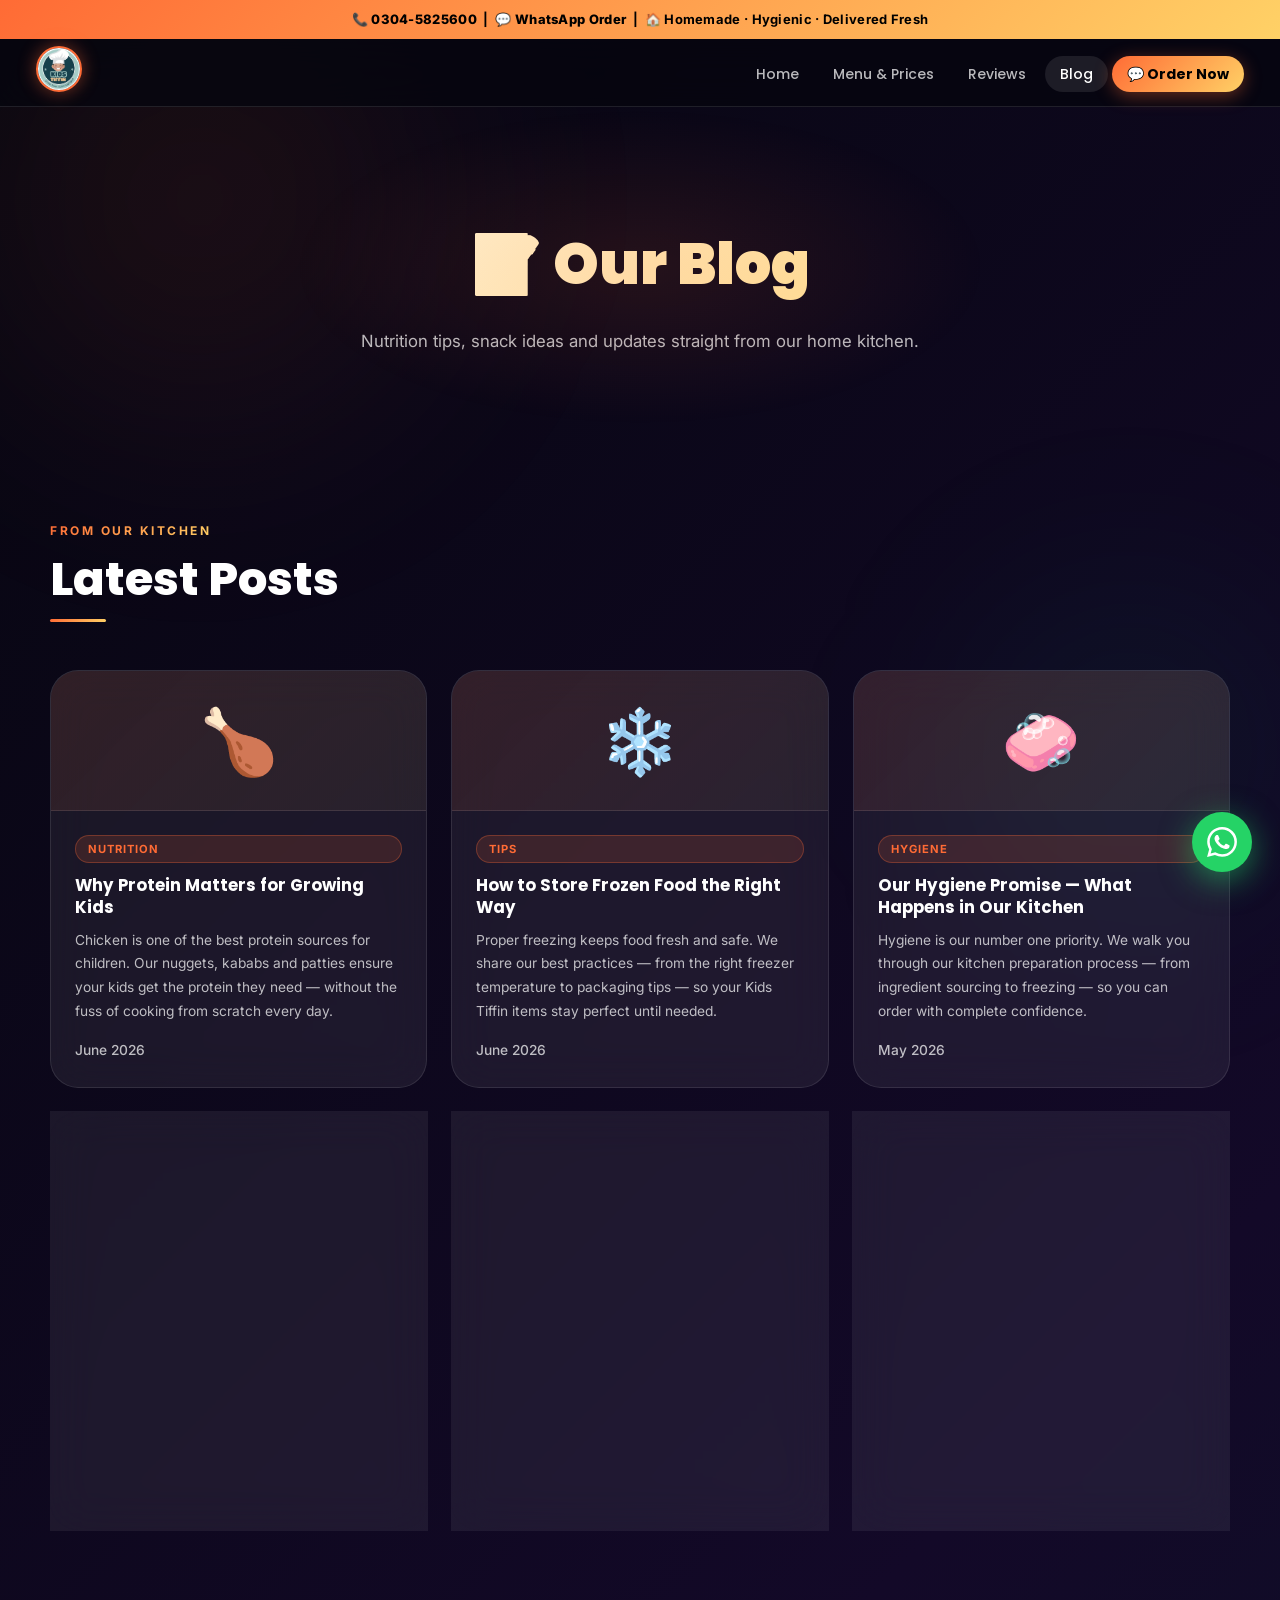
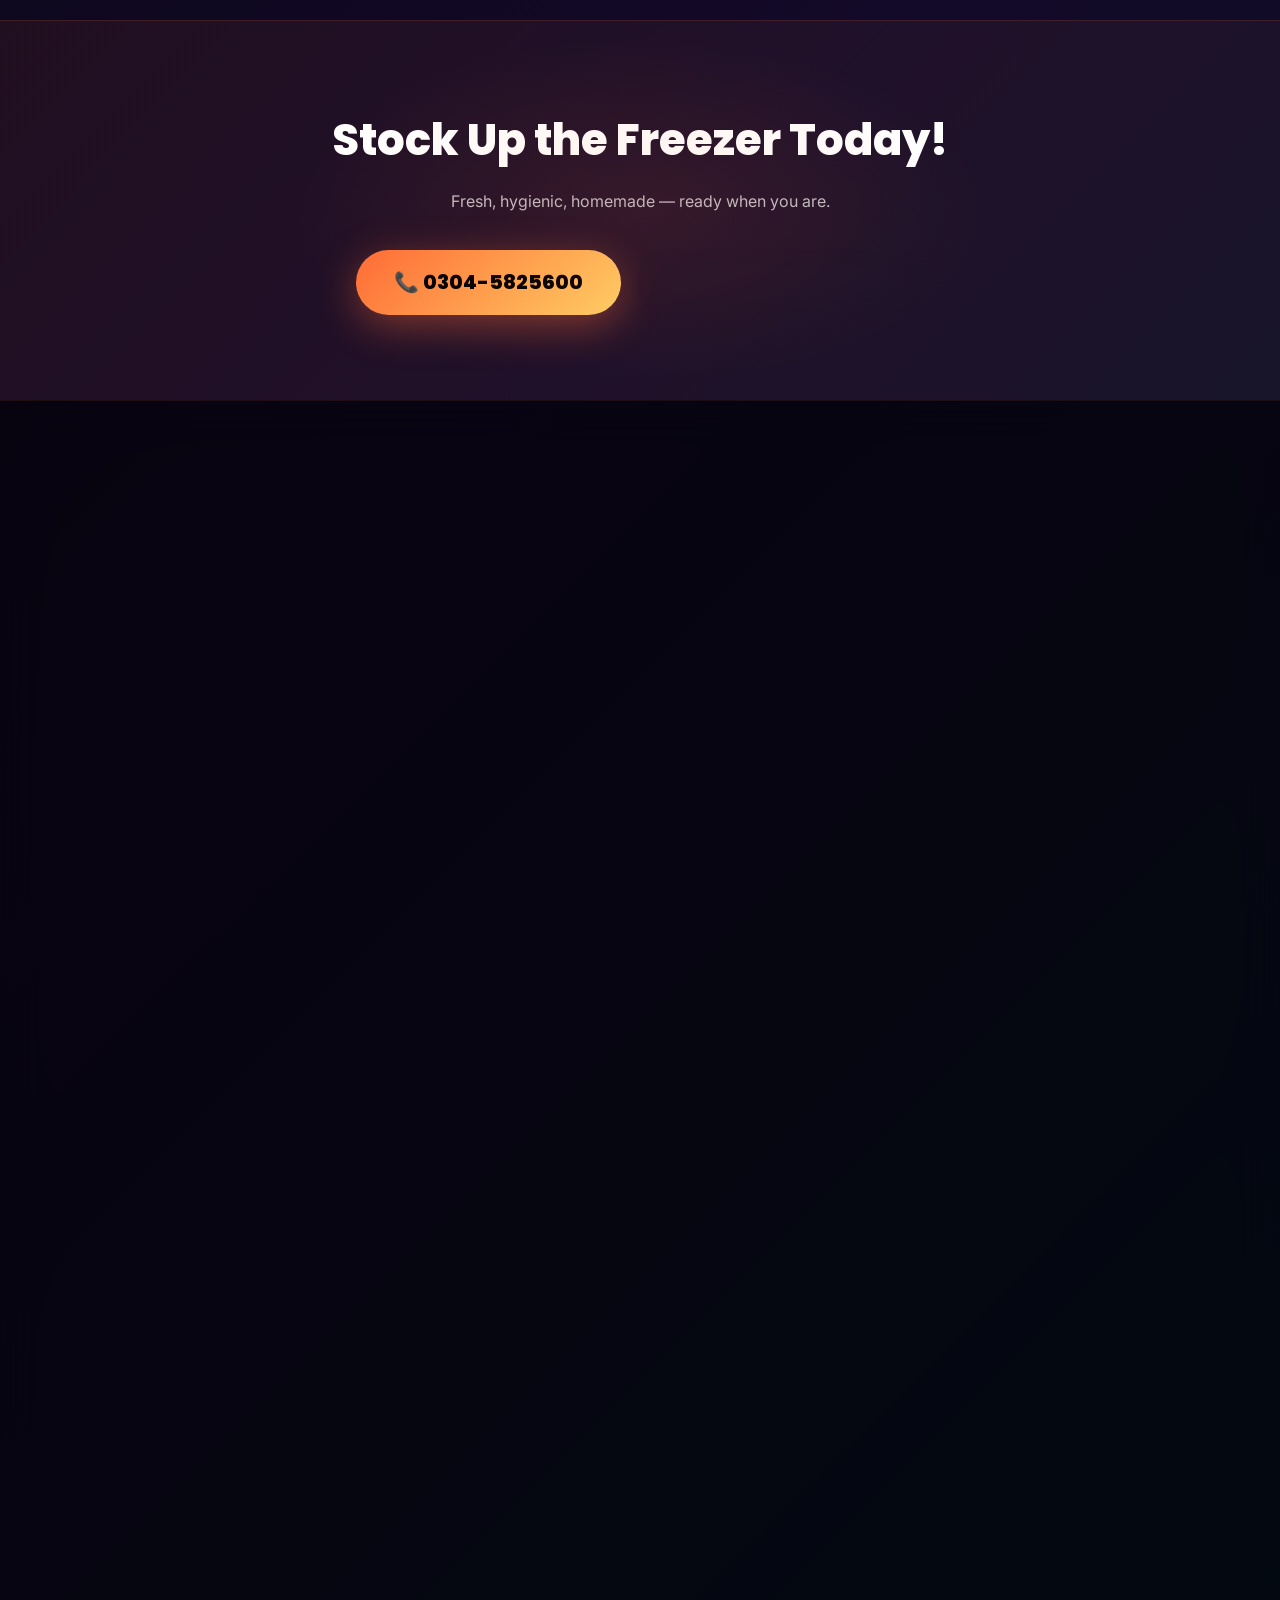
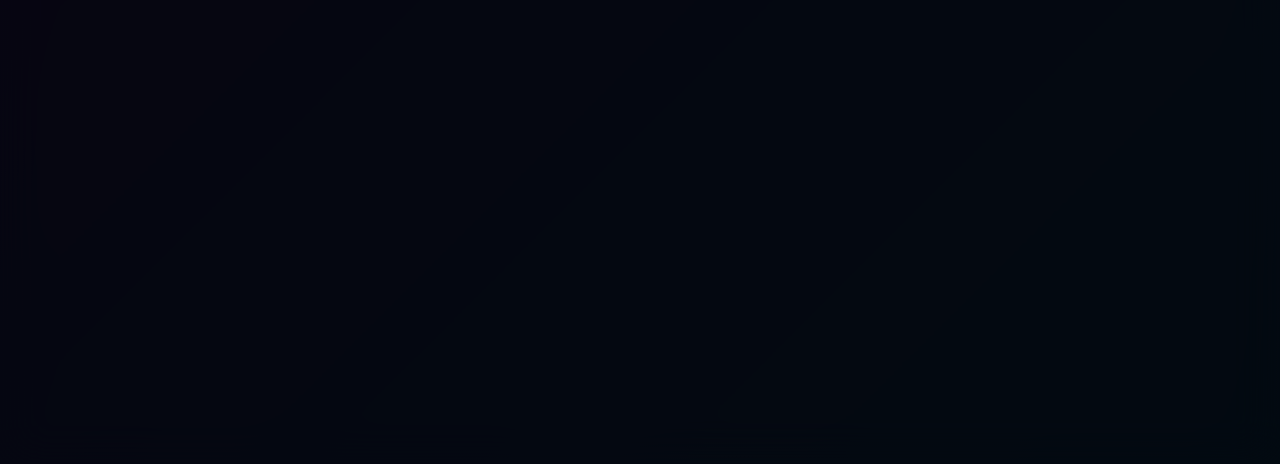
==== commit b98dfd92: "Refactor footer section with new layout and content Add ITWORKS marketing ad block to footer" ====
--- a/blog.html
+++ b/blog.html
@@ -115,13 +115,31 @@
   </section>
 
   <footer>
-    <img src="images/logo.jpeg" alt="Kids Tiffin" class="footer-logo" />
-    <p><strong style="color:#fff;font-family:'Poppins',sans-serif">Kids Tiffin</strong> — Homemade Frozen Snacks, Islamabad</p>
-    <div class="footer-links">
-      <a href="index.html">Home</a><a href="products.html">Menu</a><a href="reviews.html">Reviews</a><a href="blog.html">Blog</a>
-      <a href="tel:03045825600">0304-5825600</a><a href="https://wa.me/923045825600" target="_blank">WhatsApp</a>
+    <div class="footer-inner">
+      <div class="footer-brand">
+        <img src="images/logo.jpeg" alt="Kids Tiffin" class="footer-logo" />
+        <p><strong style="color:#fff;font-family:'Poppins',sans-serif">Kids Tiffin</strong> — Homemade Frozen Snacks, Islamabad</p>
+        <div class="footer-links">
+          <a href="index.html">Home</a><a href="products.html">Menu</a><a href="reviews.html">Reviews</a><a href="blog.html">Blog</a>
+          <a href="tel:03045825600">0304-5825600</a><a href="https://wa.me/923045825600" target="_blank">WhatsApp</a>
+        </div>
+        <p class="footer-copy">© 2026 Kids Tiffin. Made with ❤️ at home. Powered by <a href="https://www.itworks.it.com" target="_blank" rel="noopener">ITWORKS</a></p>
+      </div>
+      <div class="footer-ad">
+        <div class="footer-ad-badge">🚀 Powered by ITWORKS</div>
+        <h4>Want a webpage like this for your business?</h4>
+        <p>We build beautiful websites, WhatsApp integrations &amp; AI automations for small businesses.</p>
+        <div class="ad-services">
+          <span>Custom Website Design</span>
+          <span>WhatsApp API Integration</span>
+          <span>AI Automation &amp; Chatbots</span>
+        </div>
+        <a href="https://wa.me/923045825600?text=Hi%20ITWORKS!%20I%20saw%20the%20Kids%20Tiffin%20website%20and%20I%27d%20love%20a%20website%20for%20my%20business!" class="btn-ad-wa" target="_blank" rel="noopener">
+          <svg viewBox="0 0 24 24"><path d="M17.472 14.382c-.297-.149-1.758-.867-2.03-.967-.273-.099-.471-.148-.67.15-.197.297-.767.966-.94 1.164-.173.199-.347.223-.644.075-.297-.15-1.255-.463-2.39-1.475-.883-.788-1.48-1.761-1.653-2.059-.173-.297-.018-.458.13-.606.134-.133.298-.347.446-.52.149-.174.198-.298.298-.497.099-.198.05-.371-.025-.52-.075-.149-.669-1.612-.916-2.207-.242-.579-.487-.5-.669-.51-.173-.008-.371-.01-.57-.01-.198 0-.52.074-.792.372-.272.297-1.04 1.016-1.04 2.479 0 1.462 1.065 2.875 1.213 3.074.149.198 2.096 3.2 5.077 4.487.709.306 1.262.489 1.694.625.712.227 1.36.195 1.871.118.571-.085 1.758-.719 2.006-1.413.248-.694.248-1.289.173-1.413-.074-.124-.272-.198-.57-.347m-5.421 7.403h-.004a9.87 9.87 0 01-5.031-1.378l-.361-.214-3.741.982.998-3.648-.235-.374a9.86 9.86 0 01-1.51-5.26c.001-5.45 4.436-9.884 9.888-9.884 2.64 0 5.122 1.03 6.988 2.898a9.825 9.825 0 012.893 6.994c-.003 5.45-4.437 9.884-9.885 9.884m8.413-18.297A11.815 11.815 0 0012.05 0C5.495 0 .16 5.335.157 11.892c0 2.096.547 4.142 1.588 5.945L.057 24l6.305-1.654a11.882 11.882 0 005.683 1.448h.005c6.554 0 11.89-5.335 11.893-11.893a11.821 11.821 0 00-3.48-8.413z"/></svg>
+          Hit Us Up!
+        </a>
+      </div>
     </div>
-    <p class="footer-copy">© 2026 Kids Tiffin. Made with ❤️ at home. Powered by <a href="https://www.itworks.it.com" target="_blank" rel="noopener">ITWORKS</a></p>
   </footer>
 
   <a href="https://wa.me/923045825600?text=Hi!%20I%27d%20like%20to%20order%20from%20Kids%20Tiffin" class="whatsapp-float" target="_blank" rel="noopener" aria-label="Order on WhatsApp">
